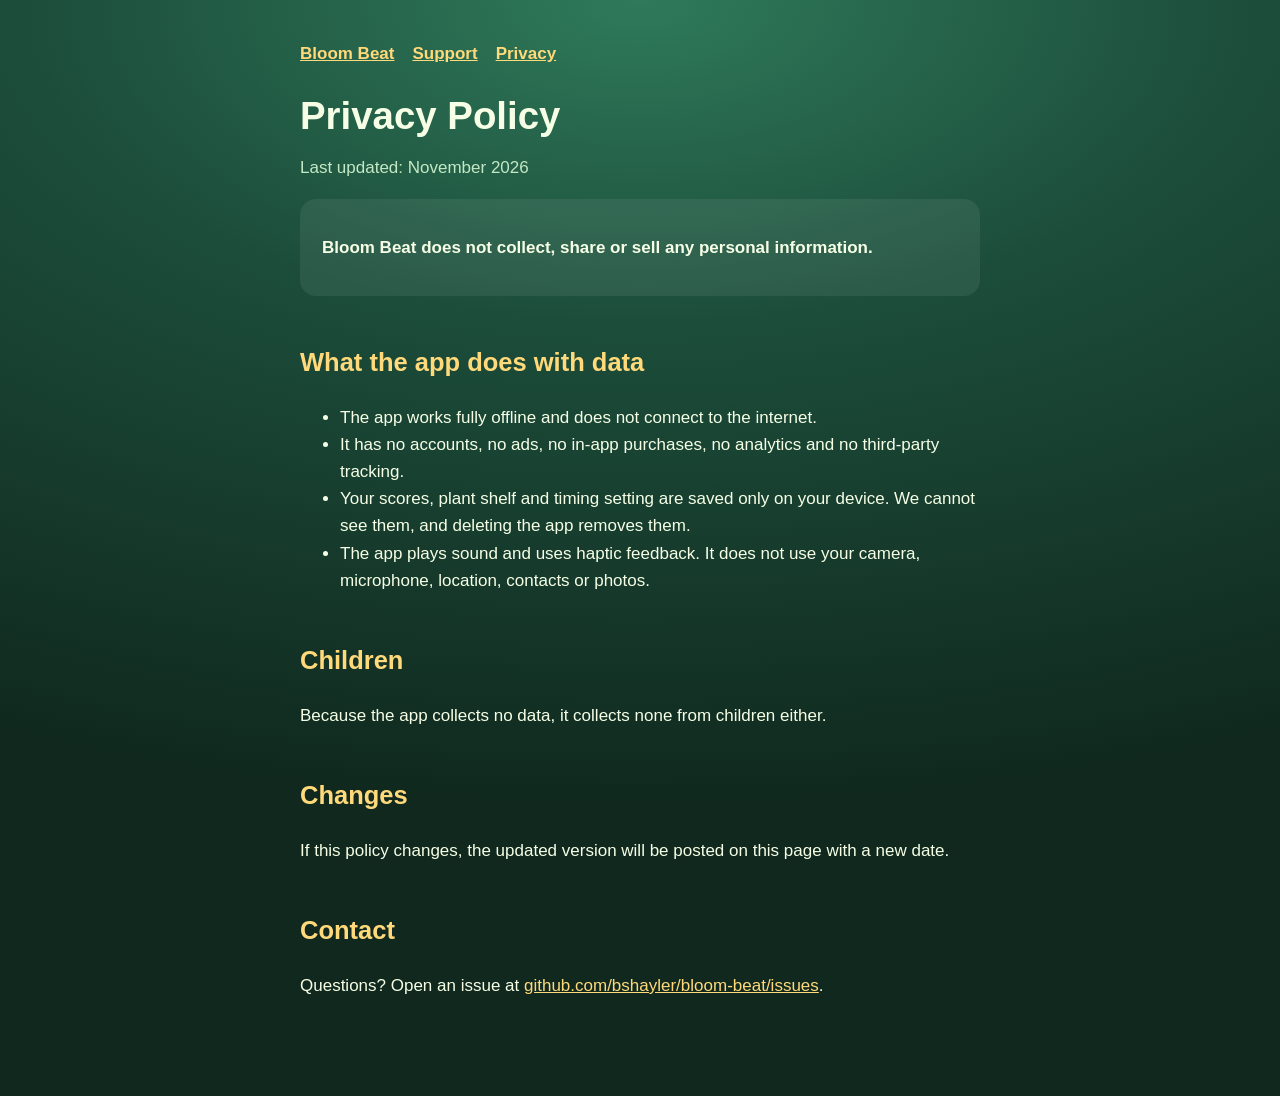
==== docs/privacy.html @ 01aa15d1 "Fix support and privacy pages Co-Authored-By: Claude Sonnet 5.5 <noreply@anthropic.com> Claude-Sessi" ====
<!doctype html><html lang="en"><head><meta charset="utf-8"><meta name="viewport" content="width=device-width,initial-scale=1">
<title>Bloom Beat Privacy Policy</title>
<style>
:root{--bg:#10281e;--ink:#f6ffe6;--muted:#c4e8c4;--accent:#ffd97a}
*{box-sizing:border-box}
body{margin:0;background:radial-gradient(120% 90% at 50% 0%,#2f7a5a 0%,#1c4d3b 40%,#10281e 100%) fixed;background-color:#10281e;color:var(--ink);
font:17px/1.6 -apple-system,BlinkMacSystemFont,"Segoe UI",Roboto,Helvetica,Arial,sans-serif}
main{max-width:720px;margin:0 auto;padding:40px 20px 80px}
nav{display:flex;gap:18px;margin-bottom:28px;font-weight:700}
a{color:var(--accent)}
h1{font-size:2.4rem;line-height:1.1;margin:.2em 0 .4em}
h2{margin-top:1.8em;color:var(--accent)}
.card{background:rgba(255,255,255,.07);border-radius:16px;padding:18px 22px;margin:16px 0}
.muted{color:var(--muted)}
</style></head><body><main>
<nav><a href="index.html">Bloom Beat</a><a href="support.html">Support</a><a href="privacy.html">Privacy</a></nav>
<h1>Privacy Policy</h1>
<p class="muted">Last updated: November 2026</p>
<div class="card"><p><strong>Bloom Beat does not collect, share or sell any personal information.</strong></p></div>
<h2>What the app does with data</h2>
<ul>
<li>The app works fully offline and does not connect to the internet.</li>
<li>It has no accounts, no ads, no in-app purchases, no analytics and no third-party tracking.</li>
<li>Your scores, plant shelf and timing setting are saved only on your device. We cannot see them, and deleting the app removes them.</li>
<li>The app plays sound and uses haptic feedback. It does not use your camera, microphone, location, contacts or photos.</li>
</ul>
<h2>Children</h2>
<p>Because the app collects no data, it collects none from children either.</p>
<h2>Changes</h2>
<p>If this policy changes, the updated version will be posted on this page with a new date.</p>
<h2>Contact</h2>
<p>Questions? Open an issue at <a href="https://github.com/bshayler/bloom-beat/issues">github.com/bshayler/bloom-beat/issues</a>.</p></main></body></html>
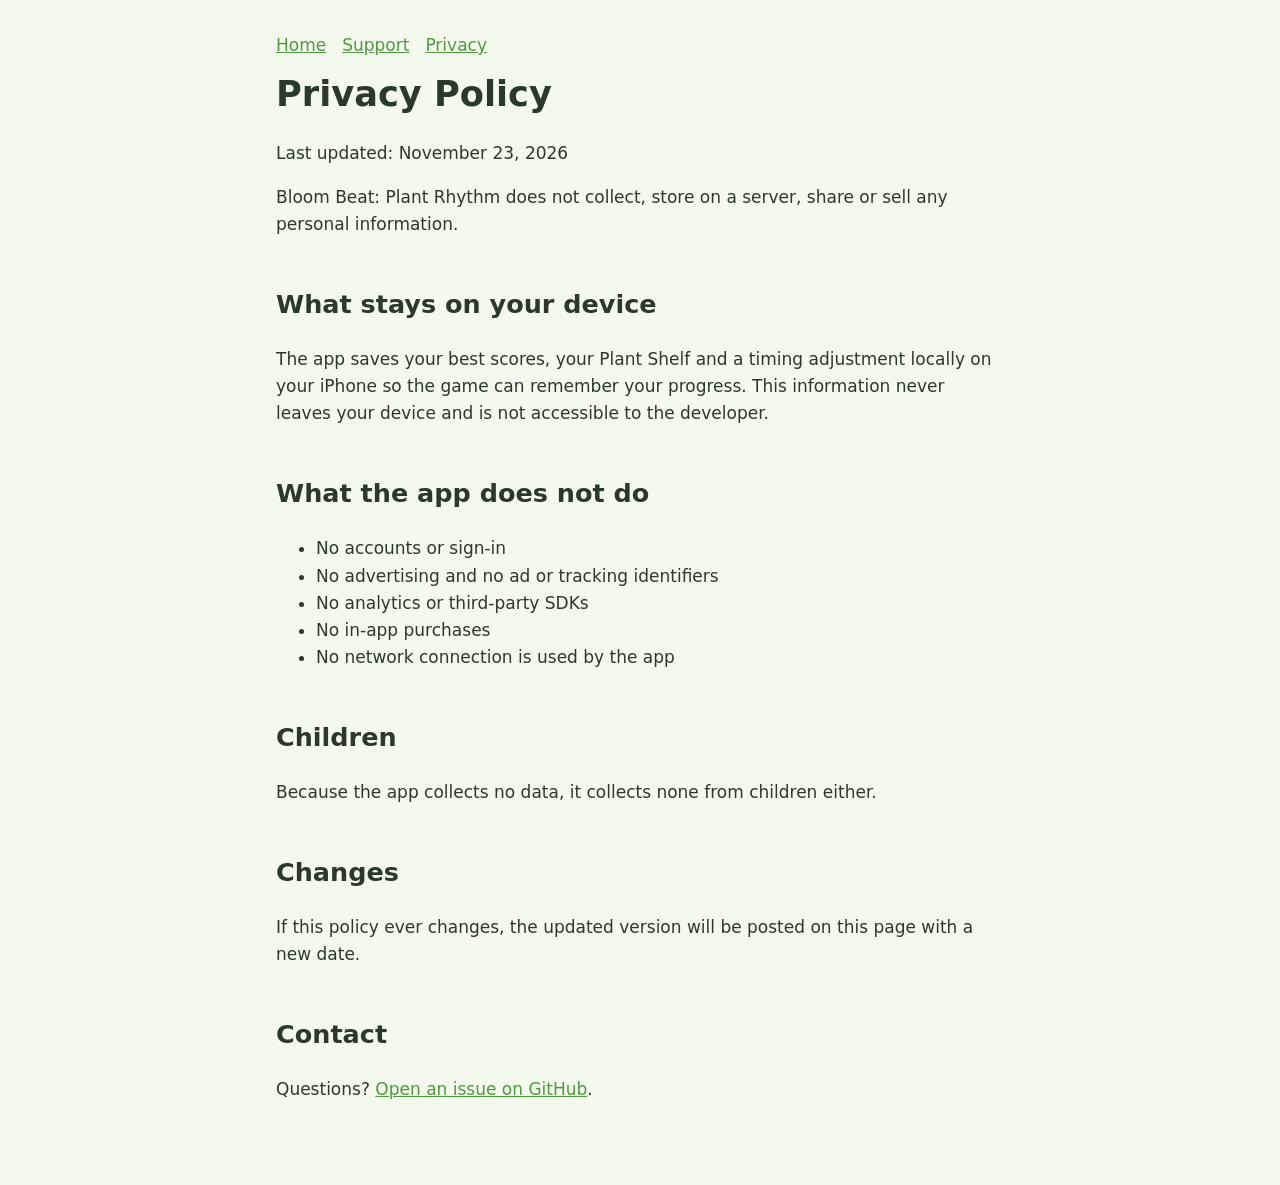
==== commit a943ef6f: "Add privacy policy page Co-Authored-By: Claude Sonnet 5.5 <noreply@anthropic.com> Claude-Session: ht" ====
--- a/docs/privacy.html
+++ b/docs/privacy.html
@@ -1,32 +1,25 @@
-<!doctype html><html lang="en"><head><meta charset="utf-8"><meta name="viewport" content="width=device-width,initial-scale=1">
+<!doctype html>
+<html lang="en"><head><meta charset="utf-8"><meta name="viewport" content="width=device-width,initial-scale=1">
 <title>Bloom Beat Privacy Policy</title>
-<style>
-:root{--bg:#10281e;--ink:#f6ffe6;--muted:#c4e8c4;--accent:#ffd97a}
-*{box-sizing:border-box}
-body{margin:0;background:radial-gradient(120% 90% at 50% 0%,#2f7a5a 0%,#1c4d3b 40%,#10281e 100%) fixed;background-color:#10281e;color:var(--ink);
-font:17px/1.6 -apple-system,BlinkMacSystemFont,"Segoe UI",Roboto,Helvetica,Arial,sans-serif}
-main{max-width:720px;margin:0 auto;padding:40px 20px 80px}
-nav{display:flex;gap:18px;margin-bottom:28px;font-weight:700}
-a{color:var(--accent)}
-h1{font-size:2.4rem;line-height:1.1;margin:.2em 0 .4em}
-h2{margin-top:1.8em;color:var(--accent)}
-.card{background:rgba(255,255,255,.07);border-radius:16px;padding:18px 22px;margin:16px 0}
-.muted{color:var(--muted)}
-</style></head><body><main>
-<nav><a href="index.html">Bloom Beat</a><a href="support.html">Support</a><a href="privacy.html">Privacy</a></nav>
+<link rel="stylesheet" href="style.css"></head><body><main>
+<nav><a href="index.html">Home</a><a href="support.html">Support</a><a href="privacy.html">Privacy</a></nav>
 <h1>Privacy Policy</h1>
-<p class="muted">Last updated: November 2026</p>
-<div class="card"><p><strong>Bloom Beat does not collect, share or sell any personal information.</strong></p></div>
-<h2>What the app does with data</h2>
+<p>Last updated: November 23, 2026</p>
+<p>Bloom Beat: Plant Rhythm does not collect, store on a server, share or sell any personal information.</p>
+<h2>What stays on your device</h2>
+<p>The app saves your best scores, your Plant Shelf and a timing adjustment locally on your iPhone so the game can remember your progress. This information never leaves your device and is not accessible to the developer.</p>
+<h2>What the app does not do</h2>
 <ul>
-<li>The app works fully offline and does not connect to the internet.</li>
-<li>It has no accounts, no ads, no in-app purchases, no analytics and no third-party tracking.</li>
-<li>Your scores, plant shelf and timing setting are saved only on your device. We cannot see them, and deleting the app removes them.</li>
-<li>The app plays sound and uses haptic feedback. It does not use your camera, microphone, location, contacts or photos.</li>
+<li>No accounts or sign-in</li>
+<li>No advertising and no ad or tracking identifiers</li>
+<li>No analytics or third-party SDKs</li>
+<li>No in-app purchases</li>
+<li>No network connection is used by the app</li>
 </ul>
 <h2>Children</h2>
 <p>Because the app collects no data, it collects none from children either.</p>
 <h2>Changes</h2>
-<p>If this policy changes, the updated version will be posted on this page with a new date.</p>
+<p>If this policy ever changes, the updated version will be posted on this page with a new date.</p>
 <h2>Contact</h2>
-<p>Questions? Open an issue at <a href="https://github.com/bshayler/bloom-beat/issues">github.com/bshayler/bloom-beat/issues</a>.</p></main></body></html>
+<p>Questions? <a href="https://github.com/bshayler/seedling-symphony/issues">Open an issue on GitHub</a>.</p>
+</main></body></html>
--- a/docs/style.css
+++ b/docs/style.css
@@ -0,0 +1,12 @@
+:root{--bg:#f4f9ee;--ink:#2b3a28;--accent:#4f9a3f;--card:#fff}
+@media(prefers-color-scheme:dark){:root{--bg:#182118;--ink:#e6f0df;--accent:#8fd37c;--card:#233023}}
+*{box-sizing:border-box}
+body{margin:0;background:var(--bg);color:var(--ink);font:17px/1.6 -apple-system,system-ui,sans-serif}
+main{max-width:760px;margin:0 auto;padding:32px 16px 64px}
+h1{font-size:2.2rem;margin:.2em 0}h2{margin-top:1.8em}
+a{color:var(--accent)}
+.tag{font-size:1.2rem;opacity:.85}
+.shots{display:flex;gap:12px;overflow-x:auto;padding:8px 0}
+.shots img{height:420px;width:auto;border-radius:14px;flex:none}
+.card{background:var(--card);border-radius:14px;padding:4px 20px 16px}
+nav a{margin-right:16px}
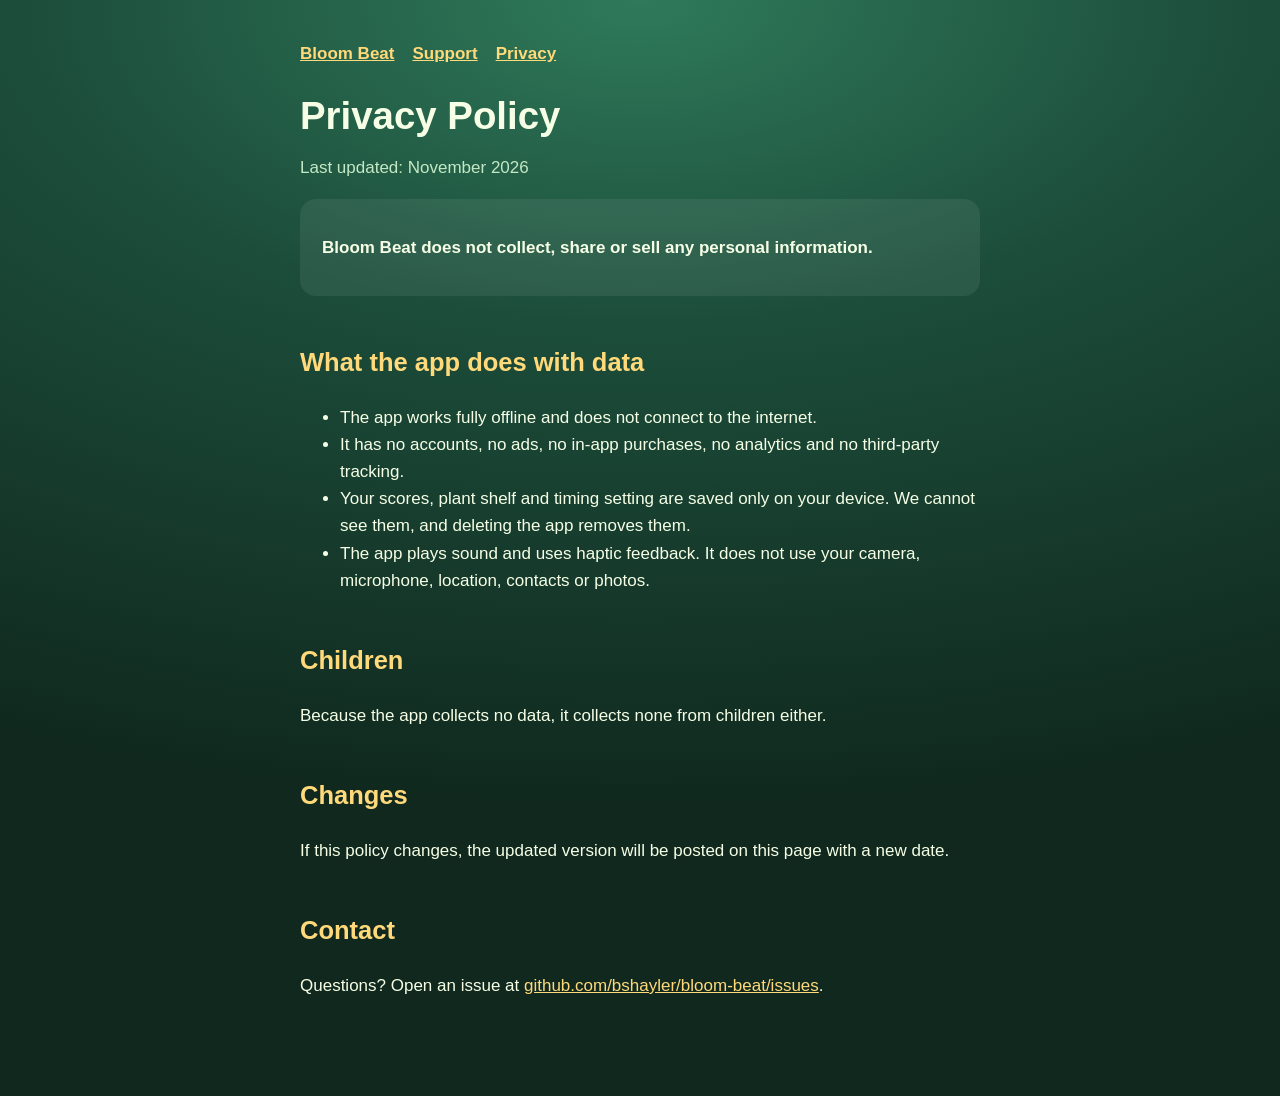
==== commit 6f39ffd7: "Merge pull request #4 from bshayler/app-store-marketing App store marketing" ====
--- a/docs/privacy.html
+++ b/docs/privacy.html
@@ -1,25 +1,32 @@
-<!doctype html>
-<html lang="en"><head><meta charset="utf-8"><meta name="viewport" content="width=device-width,initial-scale=1">
+<!doctype html><html lang="en"><head><meta charset="utf-8"><meta name="viewport" content="width=device-width,initial-scale=1">
 <title>Bloom Beat Privacy Policy</title>
-<link rel="stylesheet" href="style.css"></head><body><main>
-<nav><a href="index.html">Home</a><a href="support.html">Support</a><a href="privacy.html">Privacy</a></nav>
+<style>
+:root{--bg:#10281e;--ink:#f6ffe6;--muted:#c4e8c4;--accent:#ffd97a}
+*{box-sizing:border-box}
+body{margin:0;background:radial-gradient(120% 90% at 50% 0%,#2f7a5a 0%,#1c4d3b 40%,#10281e 100%) fixed;background-color:#10281e;color:var(--ink);
+font:17px/1.6 -apple-system,BlinkMacSystemFont,"Segoe UI",Roboto,Helvetica,Arial,sans-serif}
+main{max-width:720px;margin:0 auto;padding:40px 20px 80px}
+nav{display:flex;gap:18px;margin-bottom:28px;font-weight:700}
+a{color:var(--accent)}
+h1{font-size:2.4rem;line-height:1.1;margin:.2em 0 .4em}
+h2{margin-top:1.8em;color:var(--accent)}
+.card{background:rgba(255,255,255,.07);border-radius:16px;padding:18px 22px;margin:16px 0}
+.muted{color:var(--muted)}
+</style></head><body><main>
+<nav><a href="index.html">Bloom Beat</a><a href="support.html">Support</a><a href="privacy.html">Privacy</a></nav>
 <h1>Privacy Policy</h1>
-<p>Last updated: November 23, 2026</p>
-<p>Bloom Beat: Plant Rhythm does not collect, store on a server, share or sell any personal information.</p>
-<h2>What stays on your device</h2>
-<p>The app saves your best scores, your Plant Shelf and a timing adjustment locally on your iPhone so the game can remember your progress. This information never leaves your device and is not accessible to the developer.</p>
-<h2>What the app does not do</h2>
+<p class="muted">Last updated: November 2026</p>
+<div class="card"><p><strong>Bloom Beat does not collect, share or sell any personal information.</strong></p></div>
+<h2>What the app does with data</h2>
 <ul>
-<li>No accounts or sign-in</li>
-<li>No advertising and no ad or tracking identifiers</li>
-<li>No analytics or third-party SDKs</li>
-<li>No in-app purchases</li>
-<li>No network connection is used by the app</li>
+<li>The app works fully offline and does not connect to the internet.</li>
+<li>It has no accounts, no ads, no in-app purchases, no analytics and no third-party tracking.</li>
+<li>Your scores, plant shelf and timing setting are saved only on your device. We cannot see them, and deleting the app removes them.</li>
+<li>The app plays sound and uses haptic feedback. It does not use your camera, microphone, location, contacts or photos.</li>
 </ul>
 <h2>Children</h2>
 <p>Because the app collects no data, it collects none from children either.</p>
 <h2>Changes</h2>
-<p>If this policy ever changes, the updated version will be posted on this page with a new date.</p>
+<p>If this policy changes, the updated version will be posted on this page with a new date.</p>
 <h2>Contact</h2>
-<p>Questions? <a href="https://github.com/bshayler/seedling-symphony/issues">Open an issue on GitHub</a>.</p>
-</main></body></html>
+<p>Questions? Open an issue at <a href="https://github.com/bshayler/bloom-beat/issues">github.com/bshayler/bloom-beat/issues</a>.</p></main></body></html>
